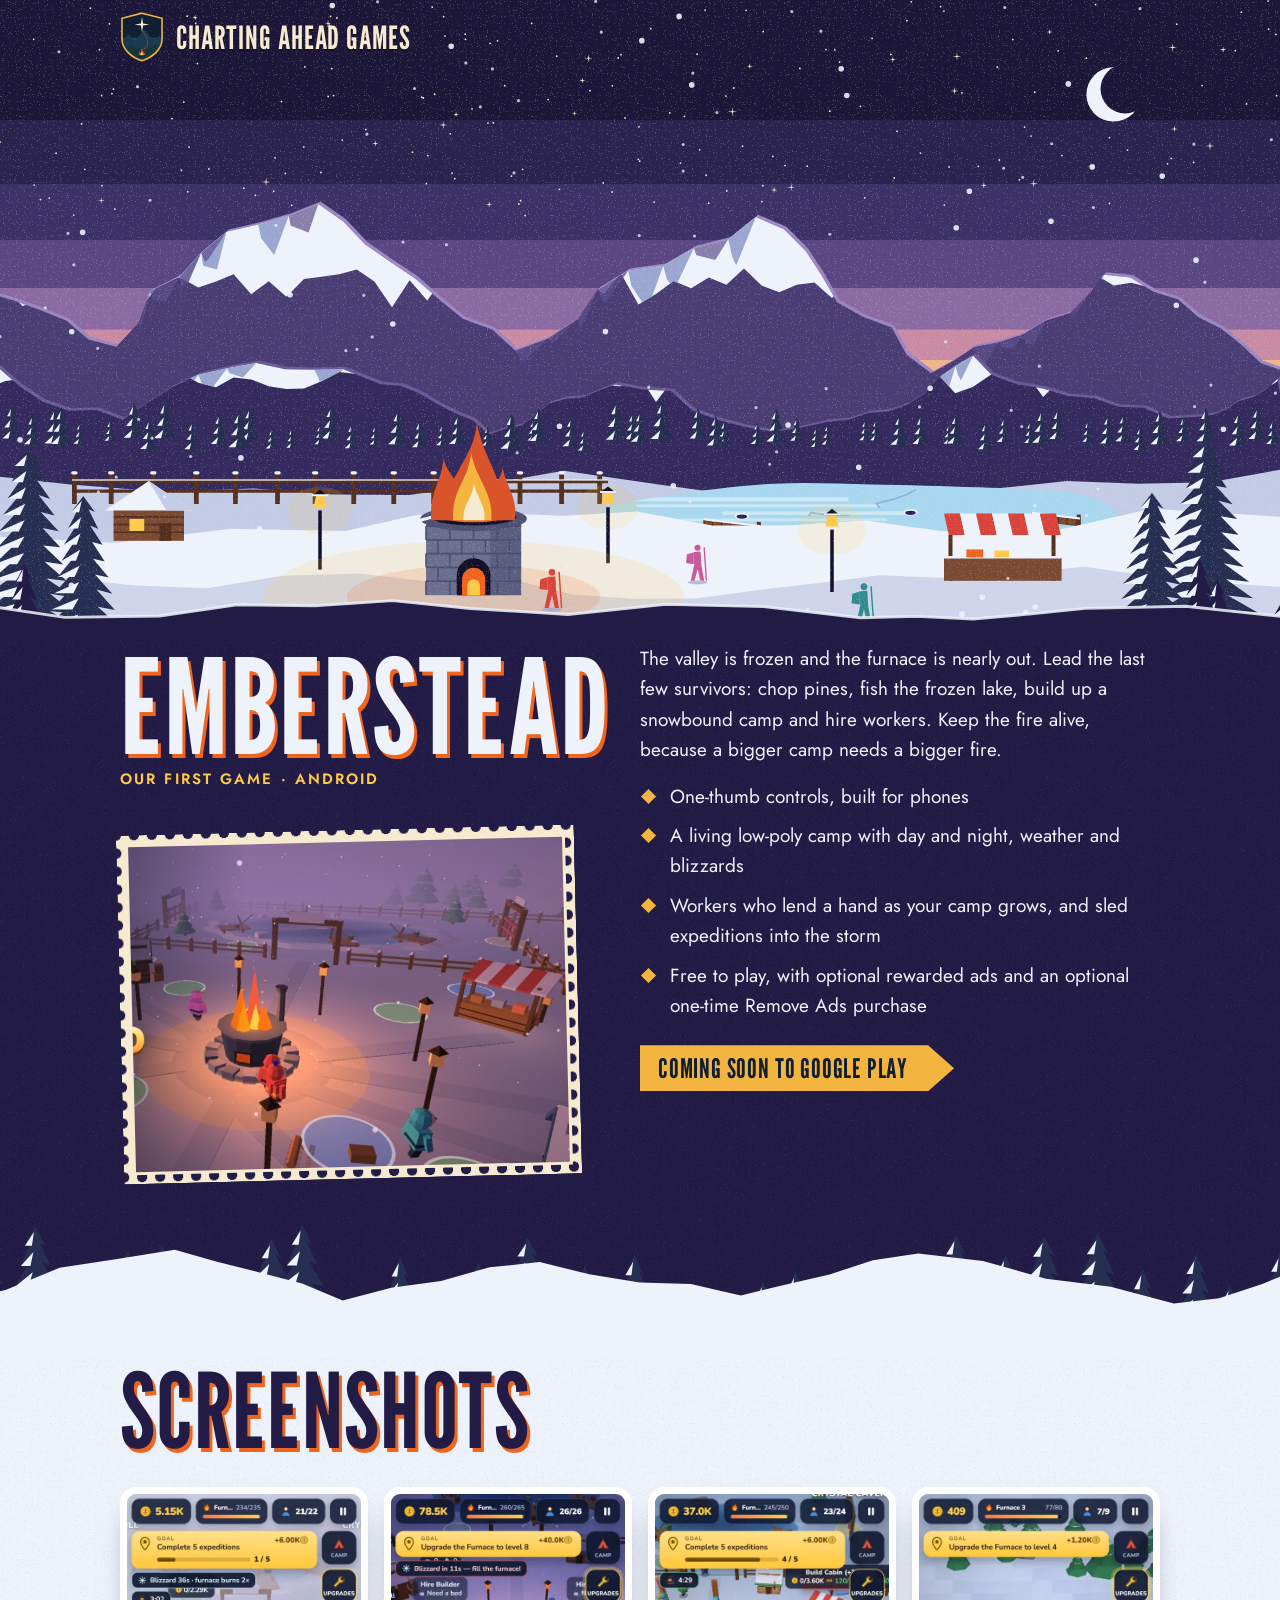
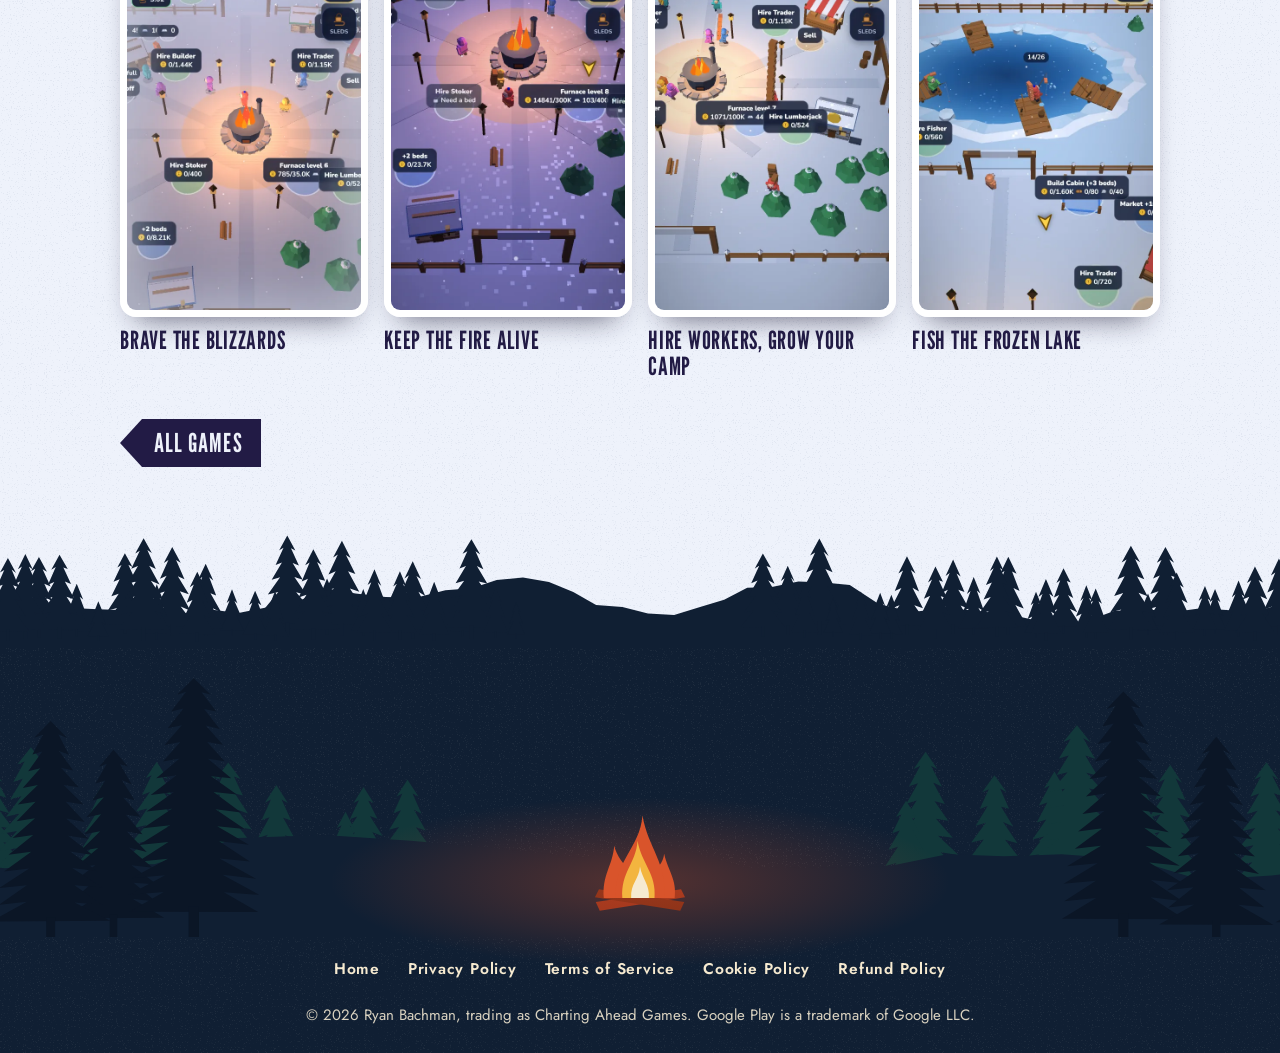
==== emberstead/index.html @ 42949094 "New site design: The Trailhead A screen-printed trail poster. The studio's poster moves in layers as" ====
<!doctype html>
<html lang="en">
<head>
  <meta charset="utf-8">
  <meta name="viewport" content="width=device-width, initial-scale=1">
  <title>Emberstead · Charting Ahead Games</title>
  <meta name="description" content="Emberstead is a cozy survival camp builder for Android, coming soon to Google Play.">
  <meta name="theme-color" content="#1c1738">
  <link rel="icon" href="../assets/icon.svg" type="image/svg+xml">
  <link rel="stylesheet" href="../style.css">
  <script src="../site.js" defer></script>
</head>
<body class="page-game page-emberstead game-emberstead" style="--h-phone: 126.21vw; --h-wide: 50.00vw">
  <a class="skip" href="#main">Skip to main content</a>
  <div class="sky" aria-hidden="true"><span class="sky-dusk"></span><span class="sky-night"></span></div>
  <header class="hero slim game-bar">
    <a href="../"><img src="../assets/crest.svg" width="56" height="64" alt="">Charting Ahead Games</a>
  </header>
  <main id="main" tabindex="-1" class="game">
    <div class="poster" data-poster style="view-transition-name: art-emberstead">
      <picture class="layer l-far" data-speed="0.2" style="--speed:0.2"><source media="(min-width: 900px)" srcset="../assets/games/emberstead/far-wide.svg" width="1600" height="800"><img src="../assets/games/emberstead/far-phone.svg" width="824" height="1040" alt=""></picture>
      <picture class="layer l-mid" data-speed="0.13" style="--speed:0.13"><source media="(min-width: 900px)" srcset="../assets/games/emberstead/mid-wide.svg" width="1600" height="800"><img src="../assets/games/emberstead/mid-phone.svg" width="824" height="1040" alt=""></picture>
      <picture class="layer l-near" data-speed="0.07" style="--speed:0.07"><source media="(min-width: 900px)" srcset="../assets/games/emberstead/near-wide.svg" width="1600" height="800"><img src="../assets/games/emberstead/near-phone.svg" width="824" height="1040" alt=""></picture>
      <picture class="layer l-fore" data-speed="0" style="--speed:0"><source media="(min-width: 900px)" srcset="../assets/games/emberstead/fore-wide.svg" width="1600" height="800"><img src="../assets/games/emberstead/fore-phone.svg" width="824" height="1040" alt=""></picture>
      <picture class="layer l-snow" data-speed="-0.1" style="--speed:-0.1"><source media="(min-width: 900px)" srcset="../assets/games/emberstead/snow-wide.svg" width="1600" height="800"><img src="../assets/games/emberstead/snow-phone.svg" width="824" height="1040" alt=""></picture>
      <span class="fire" data-fire="Stoke the furnace"></span>
    </div>
    <div class="game-body">
      <h1 style="view-transition-name: name-emberstead">Emberstead</h1>
      <p class="tag">Our first game · Android</p>
      <img class="plate" src="../assets/games/emberstead/feature.jpg" width="720" height="540" alt="">
      <p>The valley is frozen and the furnace is nearly out. Lead the last few survivors: chop pines, fish the frozen lake, build up a snowbound camp and hire workers. Keep the fire alive, because a bigger camp needs a bigger fire.</p>
      <ul>
        <li>One-thumb controls, built for phones</li>
        <li>A living low-poly camp with day and night, weather and blizzards</li>
        <li>Workers who lend a hand as your camp grows, and sled expeditions into the storm</li>
        <li>Free to play, with optional rewarded ads and an optional one-time Remove Ads purchase</li>
      </ul>
      <span class="badge">Coming soon to Google Play</span>
    </div>
    <section class="shots" aria-labelledby="shots-title">
      <h2 id="shots-title">Screenshots</h2>
      <ul class="shot-strip" tabindex="0" aria-labelledby="shots-title">
        <li><figure><img src="../assets/games/emberstead/03-blizzard.webp" width="540" height="960" alt="A blizzard hazes the camp at dusk as workers carry logs, and a banner warns that the furnace now burns twice as fast." loading="lazy" decoding="async"><figcaption>Brave the blizzards</figcaption></figure></li>
        <li><figure><img src="../assets/games/emberstead/04-night-camp.webp" width="540" height="960" alt="Nightfall in a snowy camp: the furnace glows orange while workers haul wood and stone past lamp posts and pines." loading="lazy" decoding="async"><figcaption>Keep the fire alive</figcaption></figure></li>
        <li><figure><img src="../assets/games/emberstead/05-developed-camp.webp" width="540" height="960" alt="A busy winter camp by day: a stone furnace, a market stall, cabins and workers carrying wood, fish and stone." loading="lazy" decoding="async"><figcaption>Hire workers, grow your camp</figcaption></figure></li>
        <li><figure><img src="../assets/games/emberstead/06-lake.webp" width="540" height="960" alt="The frozen lake with fishing holes and wooden docks, where a fisher works and the leader hauls a stack of fish." loading="lazy" decoding="async"><figcaption>Fish the frozen lake</figcaption></figure></li>
      </ul>
      <p class="back"><a href="../#games">All games</a></p>
    </section>
  </main>
  <footer>
    <span class="camp"><span class="fire foot-fire" data-fire="Stoke the campfire"></span></span>
    <nav aria-label="Site pages">
      <a href="../">Home</a>
      <a href="../privacy.html">Privacy Policy</a>
      <a href="../terms.html">Terms of Service</a>
      <a href="../cookies.html">Cookie Policy</a>
      <a href="../refunds.html">Refund Policy</a>
    </nav>
    <p>© 2026 Ryan Bachman, trading as Charting Ahead Games. Google Play is a trademark of Google LLC.</p>
  </footer>
</body>
</html>
---- style.css ----
/* The Trailhead v2: one stylesheet for the whole site. */
@font-face{font-family:'League Gothic';src:url(fonts/league-gothic-latin-400-normal.woff2) format('woff2');font-weight:400;font-style:normal;font-display:swap}
@font-face{font-family:'Jost';src:url(fonts/jost-latin-400-normal.woff2) format('woff2');font-weight:400;font-style:normal;font-display:swap}
@font-face{font-family:'Jost';src:url(fonts/jost-latin-600-normal.woff2) format('woff2');font-weight:600;font-style:normal;font-display:swap}

:root {
  --night: #101f33; --teal: #1a4f53; --pine: #12383a; --ember: #d9542b; --sun: #f3b53f; --cream: #f6ead0; --rust: #96311a; --dusk: #1b3a52;
  --col: 1040px; --pad: max(20px, calc(50% - var(--col) / 2)); --edge-h: 130px; --tree-h: 110px; --band-h: 96px; --gut: 46px;
  --out: cubic-bezier(.23, 1, .32, 1);
}
* { box-sizing: border-box; }
html { background: var(--night); -webkit-text-size-adjust: 100%; }
body { margin: 0; min-height: 100vh; background: transparent; color: var(--cream); font: 400 18.5px/1.6 'Jost', 'Trebuchet MS', system-ui, sans-serif; overflow-x: clip; --hero-h: var(--h-phone, 150vw); }
a { color: inherit; overflow-wrap: anywhere; text-decoration-thickness: 2px; text-underline-offset: .16em; transition: color .16s ease-out, text-decoration-color .16s ease-out; }
::selection { background: var(--sun); color: var(--night); }
img { max-width: 100%; }

/* Keyboard and screen reader help */
a:focus-visible, button:focus-visible, [tabindex]:focus-visible { outline: 3px solid var(--sun); outline-offset: 3px; border-radius: 2px; }
.policy a:focus-visible, .shots a:focus-visible, .shots [tabindex]:focus-visible { outline-color: var(--rust); }
main:focus { outline: none; }
.skip { position: absolute; left: 16px; top: -80px; z-index: 30; padding: 10px 16px; background: var(--sun); color: var(--night); font-weight: 600; }
.skip:focus, .skip:hover { top: 12px; color: var(--night); }
.skip:focus-visible { outline-color: var(--cream); }
.sr-only { position: absolute; width: 1px; height: 1px; margin: -1px; padding: 0; overflow: hidden; clip-path: inset(50%); white-space: nowrap; border: 0; }

/* The sky stays put behind the poster: sunset at the top of the page, night as you scroll. */
.sky { position: fixed; inset: 0; z-index: -1; pointer-events: none; background: var(--night); }
.sky span { position: absolute; inset: 0; background: center top/100% auto no-repeat; }
.sky-night { opacity: 0; }

/* The poster, in layers. Farther layers lag behind as you scroll, so the ridges slide past each other. */
.poster { position: relative; overflow: hidden; aspect-ratio: var(--ar-phone); }
.poster .layer, .poster .layer img { position: absolute; inset: 0; width: 100%; height: 100%; display: block; }
.poster::after { content: ''; position: absolute; inset: 0; z-index: 3; background: url(assets/grain-strong.png) 0 0/512px 512px; pointer-events: none; }
@media (prefers-reduced-motion: no-preference) {
  .poster .layer { will-change: transform; }
  @supports (animation-timeline: scroll()) {
    .poster .layer { animation: drift linear both; animation-timeline: scroll(root); animation-range: 0 var(--hero-h); }
    .sky-night { animation: nightfall linear both; animation-timeline: scroll(root); animation-range: 0 calc(var(--hero-h) * .9); }
  }
}
@keyframes drift { from { transform: translate3d(0, 0, 0); } to { transform: translate3d(0, calc(var(--speed) * var(--hero-h)), 0); } }
@keyframes nightfall { from { opacity: 0; } to { opacity: 1; } }

/* Fires: two cut-paper frames that flicker, and after the script runs, a button that throws sparks */
.fire { position: absolute; z-index: 4; display: block; aspect-ratio: 6 / 5; }
.fire::before, .fire::after { content: ''; position: absolute; inset: 0; background: url(assets/flame-a.svg) center/contain no-repeat; pointer-events: none; }
.fire::after { background-image: url(assets/flame-b.svg); opacity: 0; animation: flame-b .9s steps(1) infinite; }
.fire::before { animation: flame-a .9s steps(1) infinite; }
@keyframes flame-a { 0% { opacity: 1; } 50% { opacity: 0; } 100% { opacity: 0; } }
@keyframes flame-b { 0% { opacity: 0; } 50% { opacity: 1; } 100% { opacity: 1; } }
button.fire { margin: 0; padding: 0; border: 0; background: none; cursor: pointer; overflow: visible; -webkit-tap-highlight-color: transparent; touch-action: manipulation; border-radius: 50%; }
button.fire:focus-visible { outline-offset: 2px; border-radius: 50%; }
.fire-btn.flare { animation: flare .5s cubic-bezier(.2, .9, .3, 1.3); transform-origin: 50% 85%; }
@keyframes flare { 30% { transform: scale(1.22); } }
.fire-btn.glow { filter: drop-shadow(0 0 16px rgba(255, 201, 74, .95)); }
.spark { position: absolute; left: 50%; top: 42%; width: 17px; height: 17px; pointer-events: none; background: var(--sun); clip-path: polygon(50% 0, 62% 38%, 100% 50%, 62% 62%, 50% 100%, 38% 62%, 0 50%, 38% 38%); }
.spark.s1 { background: var(--cream); } .spark.s2 { background: var(--ember); }
.home .poster .fire { left: var(--fx-p); top: var(--fy-p); width: var(--fw-p); }

main { position: relative; background: url(assets/grain-light.png) 0 0/512px 512px, var(--night); }
main.game { background: none; }
.lead { margin: 0; padding: 26px var(--pad) calc(var(--edge-h) + 34px); font: 400 clamp(46px, 7.6vw, 92px)/1.0 'League Gothic', 'Arial Narrow', Impact, sans-serif; letter-spacing: .005em; color: var(--cream); text-wrap: balance; }

/* Bands of land, each with a ridge for a top edge */
.band, section.card { position: relative; display: flow-root; padding: 18px var(--pad) calc(var(--edge-h) - 12px); }
.band::before, .band::after, section.card::before, section.card::after { content: ''; position: absolute; left: 0; right: 0; bottom: calc(100% - 1px); height: var(--edge-h); background: center bottom/cover no-repeat; pointer-events: none; }
.band::after, section.card::after { background: url(assets/grain-light.png) 0 0/512px 512px; -webkit-mask: var(--edge) center bottom/cover no-repeat; mask: var(--edge) center bottom/cover no-repeat; }
.band::before, section.card::before { background-image: var(--edge); }
.games { --edge: url(assets/edge-teal.svg); background: url(assets/grain-light.png) 0 0/512px 512px, var(--teal); color: var(--cream); }
.about { --edge: url(assets/edge-cream.svg); background: url(assets/grain-dark.png) 0 0/512px 512px, var(--cream); color: var(--night); }
.about::after { background-image: url(assets/grain-dark.png); }
.hello { --edge: url(assets/edge-rust.svg); background: url(assets/grain-light.png) 0 0/512px 512px, var(--rust); color: var(--cream); padding-bottom: calc(var(--tree-h) - 10px) !important; }
.games h2, .card h2, .game-body h1, .shots h2 { margin: 0 0 2px; font: 400 clamp(76px, 15vw, 132px)/.94 'League Gothic', 'Arial Narrow', Impact, sans-serif; text-transform: uppercase; letter-spacing: .01em; text-shadow: 3px 4px 0 var(--shade, var(--ember)); }
.about h2 { --shade: var(--sun); color: var(--night); }
.hello h2 { --shade: var(--night); }
.card p { margin: 0 0 14px; }
.hello a { color: var(--cream); }
.tag { margin: 8px 0 18px; font: 600 15px/1.3 'Jost', 'Trebuchet MS', sans-serif; letter-spacing: .14em; text-transform: uppercase; color: #fbd27c; }

/* The trail of games */
.games h2 { margin-bottom: 26px; }
.stops { position: relative; margin: 0; padding: 0 0 0 var(--gut); list-style: none; }
.games:not(.trail-live) .stops::before { content: ''; position: absolute; left: calc(var(--gut) / 2 - 3px); top: -24px; bottom: 0; width: 6px; border-radius: 3px; background: repeating-linear-gradient(to bottom, var(--cream) 0 10px, transparent 10px 24px); }
.trail-svg { position: absolute; left: 0; top: 0; width: 100%; pointer-events: none; overflow: visible; z-index: 1; }
.trail-ink { fill: none; stroke: var(--cream); stroke-width: 5; stroke-linecap: round; stroke-dasharray: 9 13; }
.trail-mask { fill: none; stroke: #fff; stroke-width: 60; stroke-dasharray: 1 1; stroke-dashoffset: 1; }
.hiker { position: absolute; left: 0; top: 0; z-index: 3; width: 32px; height: 48px; background: url(assets/hiker.svg) 0 0/64px 48px no-repeat; offset-anchor: 50% 94%; offset-rotate: 0deg; pointer-events: none; }
.hiker[data-step="1"] { background-position: -32px 0; }
.hiker[data-face="left"] { transform: scaleX(-1); }
.stop { position: relative; margin: 0 0 54px; container-type: inline-size; }
.marker { position: absolute; z-index: 2; left: calc(var(--gut) * -1 + var(--gut) / 2 - 17px); top: 22px; width: 34px; height: 50px; background: url(assets/marker.svg) center/contain no-repeat; }
.stop-next { margin-bottom: 0; min-height: 110px; }
.next-sign { display: block; width: 130px; height: 112px; background: url(assets/next.svg) left bottom/contain no-repeat; opacity: .9; }

.game-card { position: relative; display: grid; padding: 10px; background: var(--cream); border-radius: 3px; color: var(--g-ink); box-shadow: 0 22px 40px -18px rgba(3, 9, 18, .75); transition: transform .24s var(--out), box-shadow .24s var(--out); }
.card-art { position: relative; overflow: hidden; aspect-ratio: 1360 / 570; background: var(--g-band); }
.card-art img { display: block; width: 100%; height: 100%; object-fit: cover; }
.card-text { padding: 18px 20px 22px; background: url(assets/grain-light.png) 0 0/512px 512px, var(--g-band); }
.card-text h3 { margin: 0; font: 400 clamp(40px, calc((100cqi - var(--gut) - 64px) / (var(--len, 10) * .46)), 92px)/.92 'League Gothic', 'Arial Narrow', Impact, sans-serif; text-transform: uppercase; letter-spacing: .01em; text-shadow: 3px 4px 0 var(--g-shade); }
.card-text h3 a { color: var(--g-ink); text-decoration: none; }
.card-text h3 a::after { content: ''; position: absolute; inset: 0; z-index: 6; border-radius: 3px; }
.card-text h3 a:focus-visible { outline: none; }
.card-text h3 a:focus-visible::after { outline: 3px solid var(--sun); outline-offset: 4px; }
.card-text .tag { color: var(--g-accent); margin: 10px 0 10px; }
.card-text .line { margin: 0 0 16px; font-size: 19px; line-height: 1.5; }
.card-text .status { display: inline-block; margin: 0 14px 12px 0; padding: 5px 12px 4px; border: 2px solid var(--g-accent); color: var(--g-accent); font: 400 22px/1.15 'League Gothic', 'Arial Narrow', Impact, sans-serif; letter-spacing: .04em; text-transform: uppercase; }
.go { display: inline-block; padding: 7px 38px 6px 14px; background: var(--sun); color: var(--night); font: 400 24px/1.1 'League Gothic', 'Arial Narrow', Impact, sans-serif; letter-spacing: .04em; text-transform: uppercase; clip-path: polygon(0 0, calc(100% - 22px) 0, 100% 50%, calc(100% - 22px) 100%, 0 100%); transition: transform .24s var(--out); }
.game-card:active { transform: scale(.975); box-shadow: 0 10px 20px -12px rgba(3, 9, 18, .8); transition-duration: .1s; }
@media (hover: hover) and (pointer: fine) {
  .game-card:hover { transform: translateY(-5px) rotate(-.35deg); box-shadow: 0 30px 50px -18px rgba(3, 9, 18, .8); }
  .game-card:hover .go { transform: translateX(5px); }
  .game-card:active { transform: scale(.975); }
}
.postmark { position: absolute; z-index: 2; right: -3%; top: 5%; width: 44%; aspect-ratio: 260 / 112; background: url(assets/postmark.svg) center/contain no-repeat; transform: rotate(-9deg); pointer-events: none; }
.postmark.pre { opacity: 0; }
.postmark.inked { animation: thunk .36s cubic-bezier(.2, .9, .25, 1.15) both; }
@keyframes thunk { from { opacity: 0; transform: rotate(-15deg) scale(1.45); } 55% { opacity: 1; } to { opacity: 1; transform: rotate(-9deg) scale(1); } }

/* A game's own page: its poster, then its own bands, then the studio footer */
.page-game .hero.game-bar { position: absolute; top: 0; left: 0; right: 0; z-index: 8; padding: 12px var(--pad) 0; background: none; }
.page-game .hero.game-bar a { display: inline-flex; align-items: center; gap: 12px; min-height: 48px; color: var(--cream); text-decoration: none; font: 400 28px/1 'League Gothic', 'Arial Narrow', Impact, sans-serif; letter-spacing: .03em; text-transform: uppercase; text-shadow: 0 2px 0 rgba(0, 0, 0, .35); }
.page-game .hero.game-bar img { width: 44px; height: auto; }
.page-game .poster .fire { left: var(--fx-p); top: var(--fy-p); width: var(--fw-p); }
.game-body { --edge: var(--g-edge); position: relative; display: flow-root; padding: 4px var(--pad) calc(var(--edge-h) - 10px); background: url(assets/grain-light.png) 0 0/512px 512px, var(--g-band); color: var(--g-ink); }
.game-body::before { content: ''; position: absolute; left: 0; right: 0; bottom: calc(100% - 1px); height: calc(var(--edge-h) * .62); background: var(--g-edge) center bottom/cover no-repeat; pointer-events: none; }
.game-body h1 { --shade: var(--g-shade); color: var(--g-ink); }
.game-body .tag { color: var(--g-accent); }
.game-body p { margin: 0 0 14px; max-width: 62ch; }
.game-body ul { list-style: none; margin: 16px 0 0; padding: 0; }
.game-body li { position: relative; margin: 9px 0; padding-left: 30px; }
.game-body li::before { content: ''; position: absolute; left: 0; top: .34em; width: 17px; height: 17px; background: url(assets/bullet.svg) center/contain no-repeat; }
.badge { display: inline-block; margin-top: 24px; padding: 8px 46px 7px 18px; background: var(--sun); color: var(--night); font: 400 27px/1.15 'League Gothic', 'Arial Narrow', Impact, sans-serif; letter-spacing: .03em; text-transform: uppercase; clip-path: polygon(0 0, calc(100% - 26px) 0, 100% 50%, calc(100% - 26px) 100%, 0 100%); }
.plate { display: block; width: 100%; height: auto; margin: 26px 0 8px; padding: 12px; background: var(--cream); transform: rotate(-1.4deg);
  -webkit-mask: radial-gradient(circle 5.2px at center, transparent 96%, #000) -9px -9px/18px 18px, linear-gradient(#000 0 0) center/calc(100% - 18px) calc(100% - 18px) no-repeat; -webkit-mask-composite: source-over;
  mask: radial-gradient(circle 5.2px at center, transparent 96%, #000) -9px -9px/18px 18px, linear-gradient(#000 0 0) center/calc(100% - 18px) calc(100% - 18px) no-repeat; mask-composite: add; }
.shots { position: relative; display: flow-root; padding: 4px var(--pad) calc(var(--tree-h) + 28px); background: url(assets/grain-dark.png) 0 0/512px 512px, var(--g-light); color: var(--g-light-ink); }
.shots::before { content: ''; position: absolute; left: 0; right: 0; bottom: calc(100% - 1px); height: var(--edge-h); background: var(--g-edge-light) center bottom/cover no-repeat; pointer-events: none; }
.shots h2 { --shade: var(--g-shade); color: var(--g-light-ink); font-size: clamp(60px, 11vw, 104px); }
.shot-strip { display: flex; gap: 16px; margin: 18px calc(var(--pad) * -1) 0; padding: 6px var(--pad) 20px; overflow-x: auto; scroll-snap-type: x mandatory; scroll-padding-inline: var(--pad); list-style: none; scrollbar-width: thin; }
.shot-strip li { flex: 0 0 62%; scroll-snap-align: start; }
.shot-strip figure { margin: 0; }
.shot-strip img { display: block; width: 100%; height: auto; border: 7px solid #fff; border-radius: 16px; box-shadow: 0 16px 28px -16px rgba(16, 12, 40, .65); }
.shot-strip figcaption { margin-top: 10px; font: 400 25px/1.05 'League Gothic', 'Arial Narrow', Impact, sans-serif; letter-spacing: .03em; text-transform: uppercase; }
.back { margin: 30px 0 0; }
.game-body .back { padding-top: 18px; }
.game-body .back a { background: var(--sun); color: var(--night); }
.game-body:last-child { padding-bottom: calc(var(--tree-h) + 30px); }
.back a { display: inline-flex; align-items: center; min-height: 48px; padding: 6px 18px 5px 34px; background: var(--g-band); color: var(--g-ink); text-decoration: none; font: 400 26px/1.1 'League Gothic', 'Arial Narrow', Impact, sans-serif; letter-spacing: .04em; text-transform: uppercase; clip-path: polygon(22px 0, 100% 0, 100% 100%, 22px 100%, 0 50%); transition: transform .24s var(--out); }
.back a:active { transform: scale(.97); }
@media (hover: hover) and (pointer: fine) { .back a:hover { transform: translateX(-4px); } }

/* The policy pages: the notice board at the trailhead */
.hero.slim { padding: 22px var(--pad) calc(var(--band-h) + 22px); background: url(assets/grain-light.png) 0 0/512px 512px, var(--night); }
.hero.slim a { display: inline-flex; align-items: center; gap: 14px; min-height: 48px; text-decoration: none; font: 400 34px/1 'League Gothic', 'Arial Narrow', Impact, sans-serif; letter-spacing: .03em; text-transform: uppercase; color: var(--cream); }
.hero.slim img { width: 54px; height: auto; }
.policy { background: url(assets/grain-dark.png) 0 0/512px 512px, var(--cream); color: var(--night); padding: 6px var(--pad) calc(var(--tree-h) + 40px); }
.policy::before { content: ''; position: absolute; left: 0; right: 0; bottom: calc(100% - 1px); height: var(--band-h); background: url(assets/band.svg) center bottom/cover no-repeat; pointer-events: none; }
.policy h1 { margin: 0; font: 400 clamp(76px, 15vw, 132px)/.94 'League Gothic', 'Arial Narrow', Impact, sans-serif; text-transform: uppercase; letter-spacing: .01em; color: var(--night); text-shadow: 3px 4px 0 var(--sun); }
.policy .updated { margin: 10px 0 22px; font: 600 15px/1.3 'Jost', 'Trebuchet MS', sans-serif; letter-spacing: .1em; text-transform: uppercase; color: #8a2e13; }
.policy h2 { position: relative; margin: 36px 0 8px; padding-left: 30px; font: 400 34px/1.08 'League Gothic', 'Arial Narrow', Impact, sans-serif; letter-spacing: .02em; text-transform: uppercase; color: var(--night); }
.policy h2::before { content: ''; position: absolute; left: 0; top: .17em; width: 20px; height: 20px; background: url(assets/bullet-dark.svg) center/contain no-repeat; }
.policy p { margin: 0 0 12px; }
.policy ul { margin: 6px 0 14px; padding-left: 20px; }
.policy li { margin: 7px 0; }
.policy li::marker { color: var(--rust); }
.policy strong { font-weight: 600; }
.policy a { color: #8a2e13; }

/* The last fire */
footer { position: relative; padding: 0 var(--pad) 26px; background: url(assets/grain-light.png) 0 0/512px 512px, var(--night); color: #d9d2c0; font-size: 15px; text-align: center; }
footer::before { content: ''; position: absolute; left: 0; right: 0; bottom: calc(100% - 1px); height: var(--tree-h); background: url(assets/edge-night.svg) center bottom/cover no-repeat; pointer-events: none; }
footer .camp { position: relative; display: block; height: 210px; margin: 0 calc(50% - 50vw) 8px; overflow-x: clip; overflow-y: visible; background: url(assets/foot.svg) center bottom/cover no-repeat; }
footer .camp::before { content: ''; position: absolute; left: 50%; bottom: 14px; width: 150px; height: 125px; margin-left: -75px; background: url(assets/logs.svg) center/contain no-repeat; }
footer .camp::after { content: ''; position: absolute; left: 0; right: 0; margin: 0 auto; bottom: -30px; width: min(620px, 100%); height: 170px; border-radius: 50%; background: radial-gradient(closest-side, rgba(217, 84, 43, .34), rgba(217, 84, 43, .14) 60%, transparent); pointer-events: none; }
footer .foot-fire { left: 50%; bottom: 14px; width: 150px; margin-left: -75px; }
footer nav { display: grid; grid-template-columns: 1fr 1fr; gap: 0 12px; margin: 0 auto 10px; max-width: 460px; }
footer nav a { display: flex; align-items: center; justify-content: center; min-height: 48px; font: 600 15.5px/1.2 'Jost', 'Trebuchet MS', sans-serif; letter-spacing: .05em; color: var(--cream); text-decoration: none; }
footer nav a[aria-current="page"] { color: var(--sun); text-decoration: underline; text-decoration-thickness: 2px; text-underline-offset: .3em; }
footer p { margin: 0; }
@media (hover: hover) and (pointer: fine) { a:hover { text-decoration-color: var(--sun); } footer nav a:hover { color: var(--sun); } .policy a:hover { color: var(--night); } }

/* One page leads into the next: a game's picture grows into its page. */
@view-transition { navigation: auto; }
::view-transition-group(*) { animation-duration: .55s; animation-timing-function: cubic-bezier(.16, 1, .3, 1); }
::view-transition-old(root), ::view-transition-new(root) { animation-duration: .3s; }

@media (min-width: 900px) {
  :root { --edge-h: max(180px, 11.9vw); --tree-h: max(150px, 11.9vw); --band-h: max(130px, 9.4vw); --gut: 130px; }
  body { font-size: 19px; --hero-h: var(--h-wide, 50vw); }
  .poster { aspect-ratio: var(--ar-wide); }
  .home .poster .fire, .page-game .poster .fire { left: var(--fx-w); top: var(--fy-w); width: var(--fw-w); }
  .lead { padding-top: 16px; padding-bottom: calc(var(--edge-h) + 46px); }
  .band, section.card { padding-bottom: calc(var(--edge-h) - 10px); }
  .marker { width: 44px; height: 64px; left: calc(var(--gut) * -1 + var(--gut) / 2 - 22px); top: 40px; }
  .hiker { width: 40px; height: 60px; background-size: 80px 60px; }
  .hiker[data-step="1"] { background-position: -40px 0; }
  .game-card { grid-template-columns: minmax(0, 1.3fr) minmax(0, 1fr); }
  .card-art { aspect-ratio: auto; min-height: 330px; }
  .card-text { padding: 26px 28px 28px; }
  .card-text h3 { font-size: clamp(40px, calc(((100cqi - 20px) / 2.3 - 60px) / (var(--len, 10) * .46)), 92px); }
  .stop { margin-bottom: 70px; }
  section.about { display: grid; grid-template-columns: 44% 1fr; column-gap: 6%; }
  .about > h2 { grid-column: 1; } .about > p { grid-column: 2; font-size: 21px; line-height: 1.55; align-self: end; }
  section.hello { display: grid; grid-template-columns: 44% 1fr; column-gap: 6%; padding-bottom: calc(var(--tree-h) - 20px) !important; }
  .hello > h2 { grid-column: 1; grid-row: 1 / span 3; } .hello > p { grid-column: 2; }
  .game-body > h1, .game-body > .tag, .game-body > .plate { float: left; clear: left; width: 44%; }
  .game-body > p:not(.tag), .game-body > ul, .game-body > .badge { margin-left: 50%; }
  .game-body > .badge { display: table; }
  .shot-strip { display: grid; grid-template-columns: repeat(4, 1fr); overflow: visible; margin: 22px 0 0; padding: 6px 0 10px; }
  .page-game .hero.game-bar a { font-size: 32px; }
  .policy { display: grid; grid-template-columns: 300px minmax(0, 1fr); column-gap: 44px; padding-bottom: calc(var(--tree-h) + 44px); }
  .policy > * { grid-column: 2; max-width: 66ch; }
  .policy > h1, .policy > .updated { grid-column: 1 / -1; max-width: none; }
  .policy > h2 { grid-column: 1; margin: 30px 0 0; }
  .policy > h2 + p, .policy > h2 + ul { margin-top: 34px; }
  footer .camp { height: max(290px, 21.25vw); }
  footer .camp::before { width: 210px; height: 175px; margin-left: -105px; bottom: 18px; }
  footer .foot-fire { bottom: 18px; width: 210px; margin-left: -105px; }
  footer nav { display: flex; flex-wrap: wrap; justify-content: center; gap: 0 28px; max-width: none; }
}
@media (min-width: 1500px) { :root { --col: 1240px; } body { font-size: 20.5px; } .card h2, .policy h1, .games h2, .game-body h1 { font-size: 150px; } }
@media (prefers-reduced-motion: reduce) {
  *, *::before, *::after { animation: none !important; transition: none !important; }
  .fire::after { opacity: 0; }
  ::view-transition-group(*), ::view-transition-old(*), ::view-transition-new(*) { animation: none !important; }
}
.home .sky-dusk { background-image: url(assets/sky-phone.svg); } .home .sky-night { background-image: url(assets/night-phone.svg); }
@media (min-width: 900px) { .home .sky-dusk { background-image: url(assets/sky-wide.svg); } .home .sky-night { background-image: url(assets/night-wide.svg); } }

/* Emberstead */
.game-emberstead { --g-band: #221b45; --g-ink: #eef2fb; --g-accent: #ffc94a; --g-shade: #f0641e; --g-light: #eef2fb; --g-light-ink: #221b45; --g-edge: url(assets/games/emberstead/edge-band.svg); --g-edge-light: url(assets/games/emberstead/edge-light.svg); }
.game-emberstead .marker { background-image: url(assets/games/emberstead/marker.svg); }
.page-emberstead .sky-dusk { background-image: url(assets/games/emberstead/sky-phone.svg); }
.page-emberstead .sky-night { background-image: url(assets/games/emberstead/night-phone.svg); }
.page-emberstead .poster { --ar-phone: 824 / 1040; --ar-wide: 1600 / 800; --fx-p: 23.03%; --fy-p: 57.58%; --fw-p: 36.47%; --fx-w: 27.32%; --fy-w: 52.88%; --fw-w: 19.37%; }
@media (min-width: 900px) { .page-emberstead .sky-dusk { background-image: url(assets/games/emberstead/sky-wide.svg); } .page-emberstead .sky-night { background-image: url(assets/games/emberstead/night-wide.svg); } }
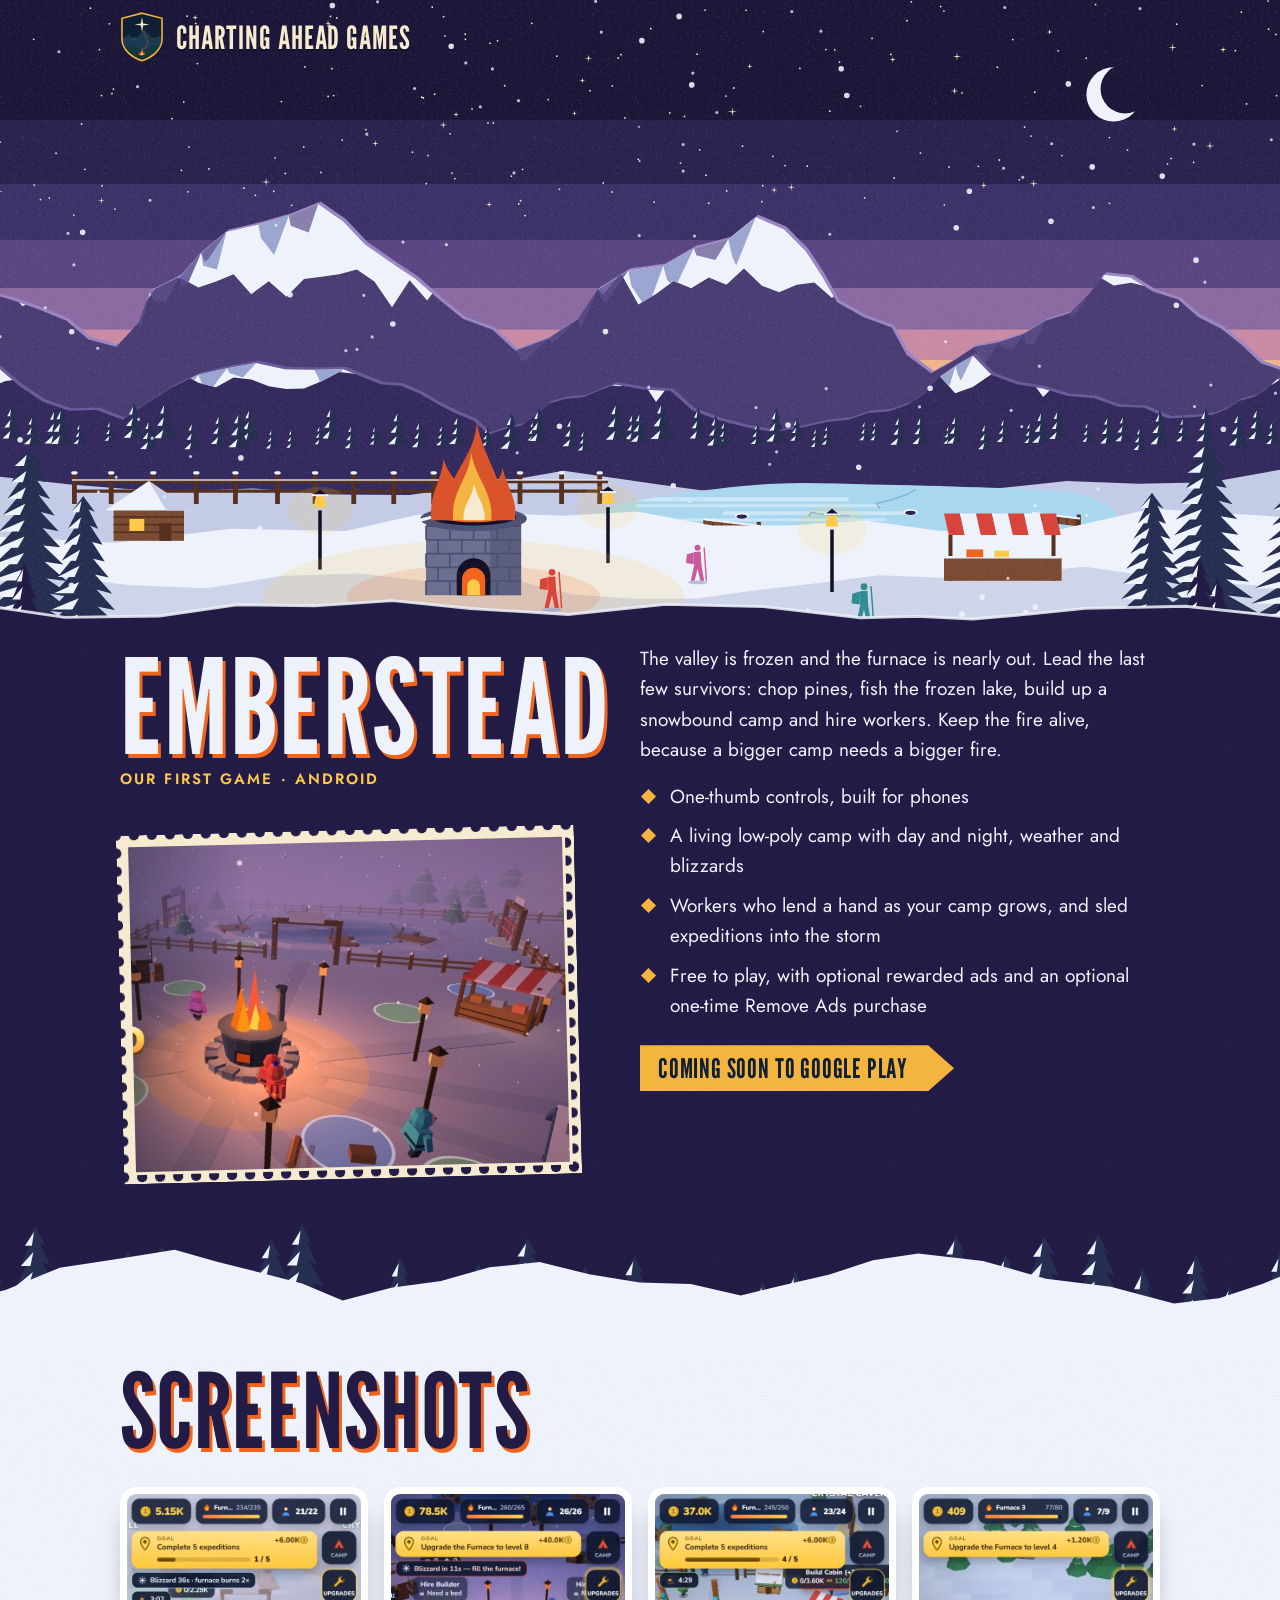
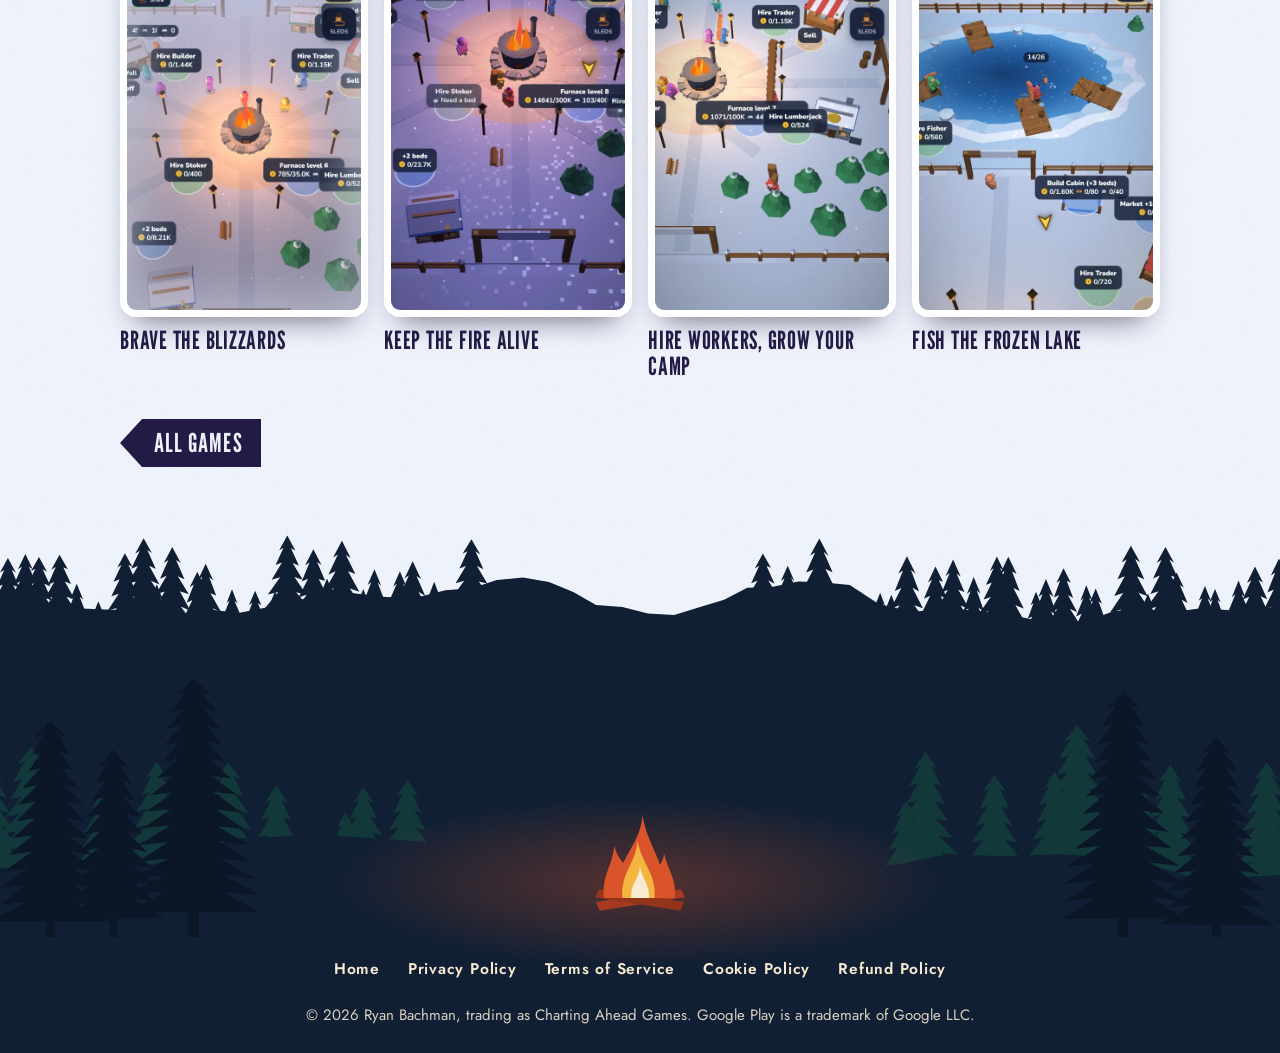
==== commit 9ddc0d46: "Every screen: posters fit the window, scenery past the edges, sharp pictures, fainter grain on monit" ====
--- a/emberstead/index.html
+++ b/emberstead/index.html
@@ -10,7 +10,7 @@
   <link rel="stylesheet" href="../style.css">
   <script src="../site.js" defer></script>
 </head>
-<body class="page-game page-emberstead game-emberstead" style="--h-phone: 126.21vw; --h-wide: 50.00vw">
+<body class="page-game page-emberstead game-emberstead" style="--h-phone: 126.21vw; --h-wide: 50.00vw; --aw: 2.0000">
   <a class="skip" href="#main">Skip to main content</a>
   <div class="sky" aria-hidden="true"><span class="sky-dusk"></span><span class="sky-night"></span></div>
   <header class="hero slim game-bar">
@@ -18,17 +18,17 @@
   </header>
   <main id="main" tabindex="-1" class="game">
     <div class="poster" data-poster style="view-transition-name: art-emberstead">
-      <picture class="layer l-far" data-speed="0.2" style="--speed:0.2"><source media="(min-width: 900px)" srcset="../assets/games/emberstead/far-wide.svg" width="1600" height="800"><img src="../assets/games/emberstead/far-phone.svg" width="824" height="1040" alt=""></picture>
-      <picture class="layer l-mid" data-speed="0.13" style="--speed:0.13"><source media="(min-width: 900px)" srcset="../assets/games/emberstead/mid-wide.svg" width="1600" height="800"><img src="../assets/games/emberstead/mid-phone.svg" width="824" height="1040" alt=""></picture>
-      <picture class="layer l-near" data-speed="0.07" style="--speed:0.07"><source media="(min-width: 900px)" srcset="../assets/games/emberstead/near-wide.svg" width="1600" height="800"><img src="../assets/games/emberstead/near-phone.svg" width="824" height="1040" alt=""></picture>
-      <picture class="layer l-fore" data-speed="0" style="--speed:0"><source media="(min-width: 900px)" srcset="../assets/games/emberstead/fore-wide.svg" width="1600" height="800"><img src="../assets/games/emberstead/fore-phone.svg" width="824" height="1040" alt=""></picture>
-      <picture class="layer l-snow" data-speed="-0.1" style="--speed:-0.1"><source media="(min-width: 900px)" srcset="../assets/games/emberstead/snow-wide.svg" width="1600" height="800"><img src="../assets/games/emberstead/snow-phone.svg" width="824" height="1040" alt=""></picture>
+      <picture class="layer l-far" data-speed="0.2" style="--speed:0.2"><source media="(min-width: 900px), (min-aspect-ratio: 1/1)" srcset="../assets/games/emberstead/far-wide.svg" width="1600" height="800"><img src="../assets/games/emberstead/far-phone.svg" width="824" height="1040" alt=""></picture>
+      <picture class="layer l-mid" data-speed="0.13" style="--speed:0.13"><source media="(min-width: 900px), (min-aspect-ratio: 1/1)" srcset="../assets/games/emberstead/mid-wide.svg" width="1600" height="800"><img src="../assets/games/emberstead/mid-phone.svg" width="824" height="1040" alt=""></picture>
+      <picture class="layer l-near" data-speed="0.07" style="--speed:0.07"><source media="(min-width: 900px), (min-aspect-ratio: 1/1)" srcset="../assets/games/emberstead/near-wide.svg" width="1600" height="800"><img src="../assets/games/emberstead/near-phone.svg" width="824" height="1040" alt=""></picture>
+      <picture class="layer l-fore" data-speed="0" style="--speed:0"><source media="(min-width: 900px), (min-aspect-ratio: 1/1)" srcset="../assets/games/emberstead/fore-wide.svg" width="1600" height="800"><img src="../assets/games/emberstead/fore-phone.svg" width="824" height="1040" alt=""></picture>
+      <picture class="layer l-snow" data-speed="-0.1" style="--speed:-0.1"><source media="(min-width: 900px), (min-aspect-ratio: 1/1)" srcset="../assets/games/emberstead/snow-wide.svg" width="1600" height="800"><img src="../assets/games/emberstead/snow-phone.svg" width="824" height="1040" alt=""></picture>
       <span class="fire" data-fire="Stoke the furnace"></span>
     </div>
     <div class="game-body">
       <h1 style="view-transition-name: name-emberstead">Emberstead</h1>
       <p class="tag">Our first game · Android</p>
-      <img class="plate" src="../assets/games/emberstead/feature.jpg" width="720" height="540" alt="">
+      <img class="plate" src="../assets/games/emberstead/feature.jpg" srcset="../assets/games/emberstead/feature.jpg 720w, ../assets/games/emberstead/feature-2x.jpg 1440w" sizes="(min-width: 2200px) 650px, (min-width: 1500px) 545px, (min-width: 900px) 44vw, 92vw" width="720" height="540" alt="">
       <p>The valley is frozen and the furnace is nearly out. Lead the last few survivors: chop pines, fish the frozen lake, build up a snowbound camp and hire workers. Keep the fire alive, because a bigger camp needs a bigger fire.</p>
       <ul>
         <li>One-thumb controls, built for phones</li>
@@ -41,10 +41,10 @@
     <section class="shots" aria-labelledby="shots-title">
       <h2 id="shots-title">Screenshots</h2>
       <ul class="shot-strip" tabindex="0" aria-labelledby="shots-title">
-        <li><figure><img src="../assets/games/emberstead/03-blizzard.webp" width="540" height="960" alt="A blizzard hazes the camp at dusk as workers carry logs, and a banner warns that the furnace now burns twice as fast." loading="lazy" decoding="async"><figcaption>Brave the blizzards</figcaption></figure></li>
-        <li><figure><img src="../assets/games/emberstead/04-night-camp.webp" width="540" height="960" alt="Nightfall in a snowy camp: the furnace glows orange while workers haul wood and stone past lamp posts and pines." loading="lazy" decoding="async"><figcaption>Keep the fire alive</figcaption></figure></li>
-        <li><figure><img src="../assets/games/emberstead/05-developed-camp.webp" width="540" height="960" alt="A busy winter camp by day: a stone furnace, a market stall, cabins and workers carrying wood, fish and stone." loading="lazy" decoding="async"><figcaption>Hire workers, grow your camp</figcaption></figure></li>
-        <li><figure><img src="../assets/games/emberstead/06-lake.webp" width="540" height="960" alt="The frozen lake with fishing holes and wooden docks, where a fisher works and the leader hauls a stack of fish." loading="lazy" decoding="async"><figcaption>Fish the frozen lake</figcaption></figure></li>
+        <li><figure><picture><source type="image/webp" srcset="../assets/games/emberstead/03-blizzard.webp 540w, ../assets/games/emberstead/03-blizzard-2x.webp 1080w" sizes="(min-width: 2200px) 350px, (min-width: 900px) 290px, 62vw"><img src="../assets/games/emberstead/03-blizzard.jpg" width="540" height="960" alt="A blizzard hazes the camp at dusk as workers carry logs, and a banner warns that the furnace now burns twice as fast." loading="lazy" decoding="async"></picture><figcaption>Brave the blizzards</figcaption></figure></li>
+        <li><figure><picture><source type="image/webp" srcset="../assets/games/emberstead/04-night-camp.webp 540w, ../assets/games/emberstead/04-night-camp-2x.webp 1080w" sizes="(min-width: 2200px) 350px, (min-width: 900px) 290px, 62vw"><img src="../assets/games/emberstead/04-night-camp.jpg" width="540" height="960" alt="Nightfall in a snowy camp: the furnace glows orange while workers haul wood and stone past lamp posts and pines." loading="lazy" decoding="async"></picture><figcaption>Keep the fire alive</figcaption></figure></li>
+        <li><figure><picture><source type="image/webp" srcset="../assets/games/emberstead/05-developed-camp.webp 540w, ../assets/games/emberstead/05-developed-camp-2x.webp 1080w" sizes="(min-width: 2200px) 350px, (min-width: 900px) 290px, 62vw"><img src="../assets/games/emberstead/05-developed-camp.jpg" width="540" height="960" alt="A busy winter camp by day: a stone furnace, a market stall, cabins and workers carrying wood, fish and stone." loading="lazy" decoding="async"></picture><figcaption>Hire workers, grow your camp</figcaption></figure></li>
+        <li><figure><picture><source type="image/webp" srcset="../assets/games/emberstead/06-lake.webp 540w, ../assets/games/emberstead/06-lake-2x.webp 1080w" sizes="(min-width: 2200px) 350px, (min-width: 900px) 290px, 62vw"><img src="../assets/games/emberstead/06-lake.jpg" width="540" height="960" alt="The frozen lake with fishing holes and wooden docks, where a fisher works and the leader hauls a stack of fish." loading="lazy" decoding="async"></picture><figcaption>Fish the frozen lake</figcaption></figure></li>
       </ul>
       <p class="back"><a href="../#games">All games</a></p>
     </section>
--- a/style.css
+++ b/style.css
@@ -7,10 +7,17 @@
   --night: #101f33; --teal: #1a4f53; --pine: #12383a; --ember: #d9542b; --sun: #f3b53f; --cream: #f6ead0; --rust: #96311a; --dusk: #1b3a52;
   --col: 1040px; --pad: max(20px, calc(50% - var(--col) / 2)); --edge-h: 130px; --tree-h: 110px; --band-h: 96px; --gut: 46px;
   --out: cubic-bezier(.23, 1, .32, 1);
-}
+  --cap: 100vh; /* the tallest a poster gets: the window's height */
+  --grain-s: url(assets/grain-strong.png); --grain-l: url(assets/grain-light.png); --grain-d: url(assets/grain-dark.png);
+}
+@supports (height: 100svh) { :root { --cap: 100svh; } }
+/* The paper grain is tuned for phones, where each speck is smaller than a pixel you can see. On a regular monitor every speck is one sharp
+   pixel, so the same grain reads as noise (Ryan, 2026-11-07); those screens get a fainter print of it. */
+@media (max-resolution: 1.99dppx), (-webkit-max-device-pixel-ratio: 1.99) { :root { --grain-s: url(assets/grain-strong-mid.png); --grain-l: url(assets/grain-light-mid.png); --grain-d: url(assets/grain-dark-mid.png); } }
+@media (max-resolution: 1.49dppx), (-webkit-max-device-pixel-ratio: 1.49) { :root { --grain-s: url(assets/grain-strong-lo.png); --grain-l: url(assets/grain-light-lo.png); --grain-d: url(assets/grain-dark-lo.png); } }
 * { box-sizing: border-box; }
 html { background: var(--night); -webkit-text-size-adjust: 100%; }
-body { margin: 0; min-height: 100vh; background: transparent; color: var(--cream); font: 400 18.5px/1.6 'Jost', 'Trebuchet MS', system-ui, sans-serif; overflow-x: clip; --hero-h: var(--h-phone, 150vw); }
+body { margin: 0; min-height: 100vh; background: transparent; color: var(--cream); font: 400 18.5px/1.6 'Jost', 'Trebuchet MS', system-ui, sans-serif; overflow-x: hidden; overflow-x: clip; --hero-h: var(--h-phone, 150vw); }
 a { color: inherit; overflow-wrap: anywhere; text-decoration-thickness: 2px; text-underline-offset: .16em; transition: color .16s ease-out, text-decoration-color .16s ease-out; }
 ::selection { background: var(--sun); color: var(--night); }
 img { max-width: 100%; }
@@ -22,17 +29,17 @@
 .skip { position: absolute; left: 16px; top: -80px; z-index: 30; padding: 10px 16px; background: var(--sun); color: var(--night); font-weight: 600; }
 .skip:focus, .skip:hover { top: 12px; color: var(--night); }
 .skip:focus-visible { outline-color: var(--cream); }
-.sr-only { position: absolute; width: 1px; height: 1px; margin: -1px; padding: 0; overflow: hidden; clip-path: inset(50%); white-space: nowrap; border: 0; }
+.sr-only { position: absolute; width: 1px; height: 1px; margin: -1px; padding: 0; overflow: hidden; -webkit-clip-path: inset(50%); clip-path: inset(50%); white-space: nowrap; border: 0; }
 
 /* The sky stays put behind the poster: sunset at the top of the page, night as you scroll. */
-.sky { position: fixed; inset: 0; z-index: -1; pointer-events: none; background: var(--night); }
-.sky span { position: absolute; inset: 0; background: center top/100% auto no-repeat; }
+.sky { position: fixed; top: 0; right: 0; bottom: 0; left: 0; z-index: -1; pointer-events: none; background: var(--night); }
+.sky span { position: absolute; top: 0; right: 0; bottom: 0; left: 0; background: center top/100% auto no-repeat; }
 .sky-night { opacity: 0; }
 
 /* The poster, in layers. Farther layers lag behind as you scroll, so the ridges slide past each other. */
 .poster { position: relative; overflow: hidden; aspect-ratio: var(--ar-phone); }
-.poster .layer, .poster .layer img { position: absolute; inset: 0; width: 100%; height: 100%; display: block; }
-.poster::after { content: ''; position: absolute; inset: 0; z-index: 3; background: url(assets/grain-strong.png) 0 0/512px 512px; pointer-events: none; }
+.poster .layer, .poster .layer img { position: absolute; top: 0; right: 0; bottom: 0; left: 0; width: 100%; height: 100%; display: block; }
+.poster::after { content: ''; position: absolute; top: 0; right: 0; bottom: 0; left: 0; z-index: 3; background: var(--grain-s) 0 0/512px 512px; pointer-events: none; }
 @media (prefers-reduced-motion: no-preference) {
   .poster .layer { will-change: transform; }
   @supports (animation-timeline: scroll()) {
@@ -45,7 +52,7 @@
 
 /* Fires: two cut-paper frames that flicker, and after the script runs, a button that throws sparks */
 .fire { position: absolute; z-index: 4; display: block; aspect-ratio: 6 / 5; }
-.fire::before, .fire::after { content: ''; position: absolute; inset: 0; background: url(assets/flame-a.svg) center/contain no-repeat; pointer-events: none; }
+.fire::before, .fire::after { content: ''; position: absolute; top: 0; right: 0; bottom: 0; left: 0; background: url(assets/flame-a.svg) center/contain no-repeat; pointer-events: none; }
 .fire::after { background-image: url(assets/flame-b.svg); opacity: 0; animation: flame-b .9s steps(1) infinite; }
 .fire::before { animation: flame-a .9s steps(1) infinite; }
 @keyframes flame-a { 0% { opacity: 1; } 50% { opacity: 0; } 100% { opacity: 0; } }
@@ -55,24 +62,24 @@
 .fire-btn.flare { animation: flare .5s cubic-bezier(.2, .9, .3, 1.3); transform-origin: 50% 85%; }
 @keyframes flare { 30% { transform: scale(1.22); } }
 .fire-btn.glow { filter: drop-shadow(0 0 16px rgba(255, 201, 74, .95)); }
-.spark { position: absolute; left: 50%; top: 42%; width: 17px; height: 17px; pointer-events: none; background: var(--sun); clip-path: polygon(50% 0, 62% 38%, 100% 50%, 62% 62%, 50% 100%, 38% 62%, 0 50%, 38% 38%); }
-.spark.s1 { background: var(--cream); } .spark.s2 { background: var(--ember); }
+.spark { position: absolute; left: 50%; top: 42%; width: 17px; height: 17px; pointer-events: none; background: var(--spark-1, var(--sun)); -webkit-clip-path: polygon(50% 0, 62% 38%, 100% 50%, 62% 62%, 50% 100%, 38% 62%, 0 50%, 38% 38%); clip-path: polygon(50% 0, 62% 38%, 100% 50%, 62% 62%, 50% 100%, 38% 62%, 0 50%, 38% 38%); }
+.spark.s1 { background: var(--spark-2, var(--cream)); } .spark.s2 { background: var(--spark-3, var(--ember)); }
 .home .poster .fire { left: var(--fx-p); top: var(--fy-p); width: var(--fw-p); }
 
-main { position: relative; background: url(assets/grain-light.png) 0 0/512px 512px, var(--night); }
+main { position: relative; background: var(--grain-l) 0 0/512px 512px, var(--night); }
 main.game { background: none; }
-.lead { margin: 0; padding: 26px var(--pad) calc(var(--edge-h) + 34px); font: 400 clamp(46px, 7.6vw, 92px)/1.0 'League Gothic', 'Arial Narrow', Impact, sans-serif; letter-spacing: .005em; color: var(--cream); text-wrap: balance; }
+.lead { margin: 0; padding: 26px var(--pad) calc(var(--edge-h) + 34px); font: 400 46px/1.0 'League Gothic', 'Arial Narrow', Impact, sans-serif; font: 400 clamp(46px, 7.6vw, 92px)/1.0 'League Gothic', 'Arial Narrow', Impact, sans-serif; letter-spacing: .005em; color: var(--cream); text-wrap: balance; }
 
 /* Bands of land, each with a ridge for a top edge */
 .band, section.card { position: relative; display: flow-root; padding: 18px var(--pad) calc(var(--edge-h) - 12px); }
 .band::before, .band::after, section.card::before, section.card::after { content: ''; position: absolute; left: 0; right: 0; bottom: calc(100% - 1px); height: var(--edge-h); background: center bottom/cover no-repeat; pointer-events: none; }
-.band::after, section.card::after { background: url(assets/grain-light.png) 0 0/512px 512px; -webkit-mask: var(--edge) center bottom/cover no-repeat; mask: var(--edge) center bottom/cover no-repeat; }
+.band::after, section.card::after { background: var(--grain-l) 0 0/512px 512px; -webkit-mask: var(--edge) center bottom/cover no-repeat; mask: var(--edge) center bottom/cover no-repeat; }
 .band::before, section.card::before { background-image: var(--edge); }
-.games { --edge: url(assets/edge-teal.svg); background: url(assets/grain-light.png) 0 0/512px 512px, var(--teal); color: var(--cream); }
-.about { --edge: url(assets/edge-cream.svg); background: url(assets/grain-dark.png) 0 0/512px 512px, var(--cream); color: var(--night); }
-.about::after { background-image: url(assets/grain-dark.png); }
-.hello { --edge: url(assets/edge-rust.svg); background: url(assets/grain-light.png) 0 0/512px 512px, var(--rust); color: var(--cream); padding-bottom: calc(var(--tree-h) - 10px) !important; }
-.games h2, .card h2, .game-body h1, .shots h2 { margin: 0 0 2px; font: 400 clamp(76px, 15vw, 132px)/.94 'League Gothic', 'Arial Narrow', Impact, sans-serif; text-transform: uppercase; letter-spacing: .01em; text-shadow: 3px 4px 0 var(--shade, var(--ember)); }
+.games { --edge: url(assets/edge-teal.svg); background: var(--grain-l) 0 0/512px 512px, var(--teal); color: var(--cream); }
+.about { --edge: url(assets/edge-cream.svg); background: var(--grain-d) 0 0/512px 512px, var(--cream); color: var(--night); }
+.about::after { background-image: var(--grain-d); }
+.hello { --edge: url(assets/edge-rust.svg); background: var(--grain-l) 0 0/512px 512px, var(--rust); color: var(--cream); padding-bottom: calc(var(--tree-h) - 10px) !important; }
+.games h2, .card h2, .game-body h1, .shots h2 { margin: 0 0 2px; font: 400 76px/.94 'League Gothic', 'Arial Narrow', Impact, sans-serif; font: 400 clamp(76px, 15vw, 132px)/.94 'League Gothic', 'Arial Narrow', Impact, sans-serif; text-transform: uppercase; letter-spacing: .01em; text-shadow: 3px 4px 0 var(--shade, var(--ember)); }
 .about h2 { --shade: var(--sun); color: var(--night); }
 .hello h2 { --shade: var(--night); }
 .card p { margin: 0 0 14px; }
@@ -85,8 +92,10 @@
 .games:not(.trail-live) .stops::before { content: ''; position: absolute; left: calc(var(--gut) / 2 - 3px); top: -24px; bottom: 0; width: 6px; border-radius: 3px; background: repeating-linear-gradient(to bottom, var(--cream) 0 10px, transparent 10px 24px); }
 .trail-svg { position: absolute; left: 0; top: 0; width: 100%; pointer-events: none; overflow: visible; z-index: 1; }
 .trail-ink { fill: none; stroke: var(--cream); stroke-width: 5; stroke-linecap: round; stroke-dasharray: 9 13; }
-.trail-mask { fill: none; stroke: #fff; stroke-width: 60; stroke-dasharray: 1 1; stroke-dashoffset: 1; }
-.hiker { position: absolute; left: 0; top: 0; z-index: 3; width: 32px; height: 48px; background: url(assets/hiker.svg) 0 0/64px 48px no-repeat; offset-anchor: 50% 94%; offset-rotate: 0deg; pointer-events: none; }
+.trail-mask { fill: none; stroke: #fff; stroke-width: 60; stroke-dasharray: 0 100000; }
+.hiker { position: absolute; left: 0; top: 0; z-index: 3; width: 32px; height: 48px; background: url(assets/hiker.svg) 0 0/64px 48px no-repeat; offset-anchor: 50% 94%; offset-rotate: 0deg; pointer-events: none;
+  /* a thin dark edge, so the trail reads as passing behind him rather than joining onto him */
+  filter: drop-shadow(1.5px 0 0 #0f3134) drop-shadow(-1.5px 0 0 #0f3134) drop-shadow(0 -1.5px 0 #0f3134); }
 .hiker[data-step="1"] { background-position: -32px 0; }
 .hiker[data-face="left"] { transform: scaleX(-1); }
 .stop { position: relative; margin: 0 0 54px; container-type: inline-size; }
@@ -97,16 +106,16 @@
 .game-card { position: relative; display: grid; padding: 10px; background: var(--cream); border-radius: 3px; color: var(--g-ink); box-shadow: 0 22px 40px -18px rgba(3, 9, 18, .75); transition: transform .24s var(--out), box-shadow .24s var(--out); }
 .card-art { position: relative; overflow: hidden; aspect-ratio: 1360 / 570; background: var(--g-band); }
 .card-art img { display: block; width: 100%; height: 100%; object-fit: cover; }
-.card-text { padding: 18px 20px 22px; background: url(assets/grain-light.png) 0 0/512px 512px, var(--g-band); }
-.card-text h3 { margin: 0; font: 400 clamp(40px, calc((100cqi - var(--gut) - 64px) / (var(--len, 10) * .46)), 92px)/.92 'League Gothic', 'Arial Narrow', Impact, sans-serif; text-transform: uppercase; letter-spacing: .01em; text-shadow: 3px 4px 0 var(--g-shade); }
+.card-text { padding: 18px 20px 22px; background: var(--grain-l) 0 0/512px 512px, var(--g-band); }
+.card-text h3 { margin: 0; font: 400 40px/.92 'League Gothic', 'Arial Narrow', Impact, sans-serif; font: 400 clamp(40px, calc((100cqi - var(--gut) - 64px) / (var(--len, 10) * .46)), 92px)/.92 'League Gothic', 'Arial Narrow', Impact, sans-serif; text-transform: uppercase; letter-spacing: .01em; text-shadow: 3px 4px 0 var(--g-shade); }
 .card-text h3 a { color: var(--g-ink); text-decoration: none; }
-.card-text h3 a::after { content: ''; position: absolute; inset: 0; z-index: 6; border-radius: 3px; }
+.card-text h3 a::after { content: ''; position: absolute; top: 0; right: 0; bottom: 0; left: 0; z-index: 6; border-radius: 3px; }
 .card-text h3 a:focus-visible { outline: none; }
 .card-text h3 a:focus-visible::after { outline: 3px solid var(--sun); outline-offset: 4px; }
 .card-text .tag { color: var(--g-accent); margin: 10px 0 10px; }
 .card-text .line { margin: 0 0 16px; font-size: 19px; line-height: 1.5; }
 .card-text .status { display: inline-block; margin: 0 14px 12px 0; padding: 5px 12px 4px; border: 2px solid var(--g-accent); color: var(--g-accent); font: 400 22px/1.15 'League Gothic', 'Arial Narrow', Impact, sans-serif; letter-spacing: .04em; text-transform: uppercase; }
-.go { display: inline-block; padding: 7px 38px 6px 14px; background: var(--sun); color: var(--night); font: 400 24px/1.1 'League Gothic', 'Arial Narrow', Impact, sans-serif; letter-spacing: .04em; text-transform: uppercase; clip-path: polygon(0 0, calc(100% - 22px) 0, 100% 50%, calc(100% - 22px) 100%, 0 100%); transition: transform .24s var(--out); }
+.go { display: inline-block; padding: 7px 38px 6px 14px; background: var(--sun); color: var(--night); font: 400 24px/1.1 'League Gothic', 'Arial Narrow', Impact, sans-serif; letter-spacing: .04em; text-transform: uppercase; -webkit-clip-path: polygon(0 0, calc(100% - 22px) 0, 100% 50%, calc(100% - 22px) 100%, 0 100%); clip-path: polygon(0 0, calc(100% - 22px) 0, 100% 50%, calc(100% - 22px) 100%, 0 100%); transition: transform .24s var(--out); pointer-events: none; /* a tap on it goes to the card's link underneath */ }
 .game-card:active { transform: scale(.975); box-shadow: 0 10px 20px -12px rgba(3, 9, 18, .8); transition-duration: .1s; }
 @media (hover: hover) and (pointer: fine) {
   .game-card:hover { transform: translateY(-5px) rotate(-.35deg); box-shadow: 0 30px 50px -18px rgba(3, 9, 18, .8); }
@@ -123,7 +132,7 @@
 .page-game .hero.game-bar a { display: inline-flex; align-items: center; gap: 12px; min-height: 48px; color: var(--cream); text-decoration: none; font: 400 28px/1 'League Gothic', 'Arial Narrow', Impact, sans-serif; letter-spacing: .03em; text-transform: uppercase; text-shadow: 0 2px 0 rgba(0, 0, 0, .35); }
 .page-game .hero.game-bar img { width: 44px; height: auto; }
 .page-game .poster .fire { left: var(--fx-p); top: var(--fy-p); width: var(--fw-p); }
-.game-body { --edge: var(--g-edge); position: relative; display: flow-root; padding: 4px var(--pad) calc(var(--edge-h) - 10px); background: url(assets/grain-light.png) 0 0/512px 512px, var(--g-band); color: var(--g-ink); }
+.game-body { --edge: var(--g-edge); position: relative; display: flow-root; padding: 4px var(--pad) calc(var(--edge-h) - 10px); background: var(--grain-l) 0 0/512px 512px, var(--g-band); color: var(--g-ink); }
 .game-body::before { content: ''; position: absolute; left: 0; right: 0; bottom: calc(100% - 1px); height: calc(var(--edge-h) * .62); background: var(--g-edge) center bottom/cover no-repeat; pointer-events: none; }
 .game-body h1 { --shade: var(--g-shade); color: var(--g-ink); }
 .game-body .tag { color: var(--g-accent); }
@@ -131,13 +140,13 @@
 .game-body ul { list-style: none; margin: 16px 0 0; padding: 0; }
 .game-body li { position: relative; margin: 9px 0; padding-left: 30px; }
 .game-body li::before { content: ''; position: absolute; left: 0; top: .34em; width: 17px; height: 17px; background: url(assets/bullet.svg) center/contain no-repeat; }
-.badge { display: inline-block; margin-top: 24px; padding: 8px 46px 7px 18px; background: var(--sun); color: var(--night); font: 400 27px/1.15 'League Gothic', 'Arial Narrow', Impact, sans-serif; letter-spacing: .03em; text-transform: uppercase; clip-path: polygon(0 0, calc(100% - 26px) 0, 100% 50%, calc(100% - 26px) 100%, 0 100%); }
+.badge { display: inline-block; margin-top: 24px; padding: 8px 46px 7px 18px; background: var(--sun); color: var(--night); font: 400 27px/1.15 'League Gothic', 'Arial Narrow', Impact, sans-serif; letter-spacing: .03em; text-transform: uppercase; -webkit-clip-path: polygon(0 0, calc(100% - 26px) 0, 100% 50%, calc(100% - 26px) 100%, 0 100%); clip-path: polygon(0 0, calc(100% - 26px) 0, 100% 50%, calc(100% - 26px) 100%, 0 100%); }
 .plate { display: block; width: 100%; height: auto; margin: 26px 0 8px; padding: 12px; background: var(--cream); transform: rotate(-1.4deg);
   -webkit-mask: radial-gradient(circle 5.2px at center, transparent 96%, #000) -9px -9px/18px 18px, linear-gradient(#000 0 0) center/calc(100% - 18px) calc(100% - 18px) no-repeat; -webkit-mask-composite: source-over;
   mask: radial-gradient(circle 5.2px at center, transparent 96%, #000) -9px -9px/18px 18px, linear-gradient(#000 0 0) center/calc(100% - 18px) calc(100% - 18px) no-repeat; mask-composite: add; }
-.shots { position: relative; display: flow-root; padding: 4px var(--pad) calc(var(--tree-h) + 28px); background: url(assets/grain-dark.png) 0 0/512px 512px, var(--g-light); color: var(--g-light-ink); }
+.shots { position: relative; display: flow-root; padding: 4px var(--pad) calc(var(--tree-h) + 28px); background: var(--grain-d) 0 0/512px 512px, var(--g-light); color: var(--g-light-ink); }
 .shots::before { content: ''; position: absolute; left: 0; right: 0; bottom: calc(100% - 1px); height: var(--edge-h); background: var(--g-edge-light) center bottom/cover no-repeat; pointer-events: none; }
-.shots h2 { --shade: var(--g-shade); color: var(--g-light-ink); font-size: clamp(60px, 11vw, 104px); }
+.shots h2 { --shade: var(--g-shade); color: var(--g-light-ink); font-size: 60px; font-size: clamp(60px, 11vw, 104px); }
 .shot-strip { display: flex; gap: 16px; margin: 18px calc(var(--pad) * -1) 0; padding: 6px var(--pad) 20px; overflow-x: auto; scroll-snap-type: x mandatory; scroll-padding-inline: var(--pad); list-style: none; scrollbar-width: thin; }
 .shot-strip li { flex: 0 0 62%; scroll-snap-align: start; }
 .shot-strip figure { margin: 0; }
@@ -147,17 +156,17 @@
 .game-body .back { padding-top: 18px; }
 .game-body .back a { background: var(--sun); color: var(--night); }
 .game-body:last-child { padding-bottom: calc(var(--tree-h) + 30px); }
-.back a { display: inline-flex; align-items: center; min-height: 48px; padding: 6px 18px 5px 34px; background: var(--g-band); color: var(--g-ink); text-decoration: none; font: 400 26px/1.1 'League Gothic', 'Arial Narrow', Impact, sans-serif; letter-spacing: .04em; text-transform: uppercase; clip-path: polygon(22px 0, 100% 0, 100% 100%, 22px 100%, 0 50%); transition: transform .24s var(--out); }
+.back a { display: inline-flex; align-items: center; min-height: 48px; padding: 6px 18px 5px 34px; background: var(--g-band); color: var(--g-ink); text-decoration: none; font: 400 26px/1.1 'League Gothic', 'Arial Narrow', Impact, sans-serif; letter-spacing: .04em; text-transform: uppercase; -webkit-clip-path: polygon(22px 0, 100% 0, 100% 100%, 22px 100%, 0 50%); clip-path: polygon(22px 0, 100% 0, 100% 100%, 22px 100%, 0 50%); transition: transform .24s var(--out); }
 .back a:active { transform: scale(.97); }
 @media (hover: hover) and (pointer: fine) { .back a:hover { transform: translateX(-4px); } }
 
 /* The policy pages: the notice board at the trailhead */
-.hero.slim { padding: 22px var(--pad) calc(var(--band-h) + 22px); background: url(assets/grain-light.png) 0 0/512px 512px, var(--night); }
+.hero.slim { padding: 22px var(--pad) calc(var(--band-h) + 22px); background: var(--grain-l) 0 0/512px 512px, var(--night); }
 .hero.slim a { display: inline-flex; align-items: center; gap: 14px; min-height: 48px; text-decoration: none; font: 400 34px/1 'League Gothic', 'Arial Narrow', Impact, sans-serif; letter-spacing: .03em; text-transform: uppercase; color: var(--cream); }
 .hero.slim img { width: 54px; height: auto; }
-.policy { background: url(assets/grain-dark.png) 0 0/512px 512px, var(--cream); color: var(--night); padding: 6px var(--pad) calc(var(--tree-h) + 40px); }
+.policy { background: var(--grain-d) 0 0/512px 512px, var(--cream); color: var(--night); padding: 6px var(--pad) calc(var(--tree-h) + 40px); }
 .policy::before { content: ''; position: absolute; left: 0; right: 0; bottom: calc(100% - 1px); height: var(--band-h); background: url(assets/band.svg) center bottom/cover no-repeat; pointer-events: none; }
-.policy h1 { margin: 0; font: 400 clamp(76px, 15vw, 132px)/.94 'League Gothic', 'Arial Narrow', Impact, sans-serif; text-transform: uppercase; letter-spacing: .01em; color: var(--night); text-shadow: 3px 4px 0 var(--sun); }
+.policy h1 { margin: 0; font: 400 76px/.94 'League Gothic', 'Arial Narrow', Impact, sans-serif; font: 400 clamp(76px, 15vw, 132px)/.94 'League Gothic', 'Arial Narrow', Impact, sans-serif; text-transform: uppercase; letter-spacing: .01em; color: var(--night); text-shadow: 3px 4px 0 var(--sun); }
 .policy .updated { margin: 10px 0 22px; font: 600 15px/1.3 'Jost', 'Trebuchet MS', sans-serif; letter-spacing: .1em; text-transform: uppercase; color: #8a2e13; }
 .policy h2 { position: relative; margin: 36px 0 8px; padding-left: 30px; font: 400 34px/1.08 'League Gothic', 'Arial Narrow', Impact, sans-serif; letter-spacing: .02em; text-transform: uppercase; color: var(--night); }
 .policy h2::before { content: ''; position: absolute; left: 0; top: .17em; width: 20px; height: 20px; background: url(assets/bullet-dark.svg) center/contain no-repeat; }
@@ -169,7 +178,7 @@
 .policy a { color: #8a2e13; }
 
 /* The last fire */
-footer { position: relative; padding: 0 var(--pad) 26px; background: url(assets/grain-light.png) 0 0/512px 512px, var(--night); color: #d9d2c0; font-size: 15px; text-align: center; }
+footer { position: relative; padding: 0 var(--pad) 26px; background: var(--grain-l) 0 0/512px 512px, var(--night); color: #d9d2c0; font-size: 15px; text-align: center; }
 footer::before { content: ''; position: absolute; left: 0; right: 0; bottom: calc(100% - 1px); height: var(--tree-h); background: url(assets/edge-night.svg) center bottom/cover no-repeat; pointer-events: none; }
 footer .camp { position: relative; display: block; height: 210px; margin: 0 calc(50% - 50vw) 8px; overflow-x: clip; overflow-y: visible; background: url(assets/foot.svg) center bottom/cover no-repeat; }
 footer .camp::before { content: ''; position: absolute; left: 50%; bottom: 14px; width: 150px; height: 125px; margin-left: -75px; background: url(assets/logs.svg) center/contain no-repeat; }
@@ -186,11 +195,21 @@
 ::view-transition-group(*) { animation-duration: .55s; animation-timing-function: cubic-bezier(.16, 1, .3, 1); }
 ::view-transition-old(root), ::view-transition-new(root) { animation-duration: .3s; }
 
+/* Wide screens. The poster is as tall as its picture at full width, but never taller than the window, so the whole scene is on screen
+   at once on any wide screen. Each picture is then drawn at the poster's height from the middle out; on wider screens the scenery past its
+   sides (see BLEED in art-poster.js) fills the rest instead of the picture stretching. The fires sit on the picture, measured from its middle. */
+@media (min-width: 900px), (min-aspect-ratio: 1/1) {
+  body { --hero-h: min(var(--h-wide, 50vw), var(--cap)); --art-w: calc(var(--hero-h) * var(--aw, 2)); }
+  .poster { aspect-ratio: auto; height: var(--hero-h); }
+  .poster .layer img { object-fit: cover; }
+  .poster .layer.raster img { object-fit: contain; }
+  .home .poster .fire, .page-game .poster .fire { left: calc(50% + (var(--fx-w) - .5) * var(--art-w)); top: calc(var(--fy-w) * 100%); width: calc(var(--fw-w) * var(--art-w)); }
+  .sky span { background-size: auto var(--hero-h); }
+}
 @media (min-width: 900px) {
-  :root { --edge-h: max(180px, 11.9vw); --tree-h: max(150px, 11.9vw); --band-h: max(130px, 9.4vw); --gut: 130px; }
-  body { font-size: 19px; --hero-h: var(--h-wide, 50vw); }
-  .poster { aspect-ratio: var(--ar-wide); }
-  .home .poster .fire, .page-game .poster .fire { left: var(--fx-w); top: var(--fy-w); width: var(--fw-w); }
+  /* the ridges and the footer grow with the window, up to a size that still looks like land rather than a wall */
+  :root { --edge-h: max(180px, min(11.9vw, 270px)); --tree-h: max(150px, min(11.9vw, 270px)); --band-h: max(130px, min(9.4vw, 220px)); --gut: 130px; }
+  body { font-size: 19px; }
   .lead { padding-top: 16px; padding-bottom: calc(var(--edge-h) + 46px); }
   .band, section.card { padding-bottom: calc(var(--edge-h) - 10px); }
   .marker { width: 44px; height: 64px; left: calc(var(--gut) * -1 + var(--gut) / 2 - 22px); top: 40px; }
@@ -199,7 +218,7 @@
   .game-card { grid-template-columns: minmax(0, 1.3fr) minmax(0, 1fr); }
   .card-art { aspect-ratio: auto; min-height: 330px; }
   .card-text { padding: 26px 28px 28px; }
-  .card-text h3 { font-size: clamp(40px, calc(((100cqi - 20px) / 2.3 - 60px) / (var(--len, 10) * .46)), 92px); }
+  .card-text h3 { font-size: 40px; font-size: clamp(40px, calc(((100cqi - 20px) / 2.3 - 60px) / (var(--len, 10) * .46)), 92px); }
   .stop { margin-bottom: 70px; }
   section.about { display: grid; grid-template-columns: 44% 1fr; column-gap: 6%; }
   .about > h2 { grid-column: 1; } .about > p { grid-column: 2; font-size: 21px; line-height: 1.55; align-self: end; }
@@ -215,24 +234,73 @@
   .policy > h1, .policy > .updated { grid-column: 1 / -1; max-width: none; }
   .policy > h2 { grid-column: 1; margin: 30px 0 0; }
   .policy > h2 + p, .policy > h2 + ul { margin-top: 34px; }
-  footer .camp { height: max(290px, 21.25vw); }
+  footer .camp { height: max(290px, min(21.25vw, 440px)); }
   footer .camp::before { width: 210px; height: 175px; margin-left: -105px; bottom: 18px; }
   footer .foot-fire { bottom: 18px; width: 210px; margin-left: -105px; }
   footer nav { display: flex; flex-wrap: wrap; justify-content: center; gap: 0 28px; max-width: none; }
 }
 @media (min-width: 1500px) { :root { --col: 1240px; } body { font-size: 20.5px; } .card h2, .policy h1, .games h2, .game-body h1 { font-size: 150px; } }
+@media (min-width: 2000px) {
+  .games { --edge: url(assets/edge-teal-wide.svg); } .about { --edge: url(assets/edge-cream-wide.svg); } .hello { --edge: url(assets/edge-rust-wide.svg); }
+  .policy::before { background-image: url(assets/band-wide.svg); } footer::before { background-image: url(assets/edge-night-wide.svg); } footer .camp { background-image: url(assets/foot-wide.svg); }
+}
+/* Very wide screens (2560 and ultrawide): a wider column and bigger type, so the page doesn't shrink to a strip down the middle */
+@media (min-width: 2200px) {
+  :root { --col: 1480px; --gut: 150px; } body { font-size: 22.5px; }
+  .card h2, .policy h1, .games h2, .game-body h1 { font-size: 172px; } .lead { font-size: 108px; }
+  .card-text .line { font-size: 21px; } .tag { font-size: 16.5px; } .about > p { font-size: 23.5px; }
+  .card-art { min-height: 400px; } .page-game .hero.game-bar a { font-size: 36px; } .page-game .hero.game-bar img { width: 52px; }
+  .hero.slim a { font-size: 40px; } .hero.slim img { width: 62px; } .policy h2 { font-size: 38px; } footer { font-size: 16.5px; } footer nav a { font-size: 17px; }
+}
+/* Older iPhones (iOS 14 and earlier) don't know aspect-ratio. Without these sizes the poster and the fires would fold away to nothing. */
+@supports not (aspect-ratio: 1 / 1) {
+  .poster { height: var(--hero-h); }
+  .home .poster .fire, .page-game .poster .fire { height: 0; padding-bottom: calc(var(--fw-p) * 5 / 6); }
+  .page-game .poster .glow-spot { height: 0; padding-bottom: calc(var(--fw-p) / 2.4); }
+  footer .foot-fire { height: 125px; }
+  .postmark { height: 0; padding-bottom: 18.95%; }
+  @media (min-width: 900px), (min-aspect-ratio: 1/1) {
+    .home .poster .fire, .page-game .poster .fire { padding-bottom: calc(var(--fw-w) * var(--art-w) * 5 / 6); }
+    .page-game .poster .glow-spot { padding-bottom: calc(var(--fw-w) * var(--art-w) / 2.4); }
+  }
+  @media (min-width: 900px) { footer .foot-fire { height: 175px; } }
+}
 @media (prefers-reduced-motion: reduce) {
   *, *::before, *::after { animation: none !important; transition: none !important; }
   .fire::after { opacity: 0; }
   ::view-transition-group(*), ::view-transition-old(*), ::view-transition-new(*) { animation: none !important; }
 }
 .home .sky-dusk { background-image: url(assets/sky-phone.svg); } .home .sky-night { background-image: url(assets/night-phone.svg); }
-@media (min-width: 900px) { .home .sky-dusk { background-image: url(assets/sky-wide.svg); } .home .sky-night { background-image: url(assets/night-wide.svg); } }
+@media (min-width: 900px), (min-aspect-ratio: 1/1) { .home .sky-dusk { background-image: url(assets/sky-wide.svg); } .home .sky-night { background-image: url(assets/night-wide.svg); } }
 
 /* Emberstead */
 .game-emberstead { --g-band: #221b45; --g-ink: #eef2fb; --g-accent: #ffc94a; --g-shade: #f0641e; --g-light: #eef2fb; --g-light-ink: #221b45; --g-edge: url(assets/games/emberstead/edge-band.svg); --g-edge-light: url(assets/games/emberstead/edge-light.svg); }
+@media (min-width: 2000px) { .game-emberstead { --g-edge: url(assets/games/emberstead/edge-band-wide.svg); --g-edge-light: url(assets/games/emberstead/edge-light-wide.svg); } }
 .game-emberstead .marker { background-image: url(assets/games/emberstead/marker.svg); }
 .page-emberstead .sky-dusk { background-image: url(assets/games/emberstead/sky-phone.svg); }
 .page-emberstead .sky-night { background-image: url(assets/games/emberstead/night-phone.svg); }
-.page-emberstead .poster { --ar-phone: 824 / 1040; --ar-wide: 1600 / 800; --fx-p: 23.03%; --fy-p: 57.58%; --fw-p: 36.47%; --fx-w: 27.32%; --fy-w: 52.88%; --fw-w: 19.37%; }
-@media (min-width: 900px) { .page-emberstead .sky-dusk { background-image: url(assets/games/emberstead/sky-wide.svg); } .page-emberstead .sky-night { background-image: url(assets/games/emberstead/night-wide.svg); } }
+.page-emberstead .poster { --ar-phone: 824 / 1040; --fx-p: 23.03%; --fy-p: 57.58%; --fw-p: 36.47%; --fx-w: 0.2732; --fy-w: 0.5288; --fw-w: 0.1937; }
+@media (min-width: 900px), (min-aspect-ratio: 1/1) { .page-emberstead .sky-dusk { background-image: url(assets/games/emberstead/sky-wide.svg); } .page-emberstead .sky-night { background-image: url(assets/games/emberstead/night-wide.svg); } }
+
+/* Leviathan Keeper */
+.game-leviathan-keeper { --g-band: #1b1638; --g-ink: #eef4f4; --g-accent: #6fe3d6; --g-shade: #2f7d86; --g-light: #d7e2ea; --g-light-ink: #1b1638; --g-edge: url(assets/games/leviathan-keeper/edge-band.svg); --g-edge-light: url(assets/games/leviathan-keeper/edge-light.svg); }
+@media (min-width: 2000px) { .game-leviathan-keeper { --g-edge: url(assets/games/leviathan-keeper/edge-band-wide.svg); --g-edge-light: url(assets/games/leviathan-keeper/edge-light-wide.svg); } }
+.game-leviathan-keeper .marker { background-image: url(assets/games/leviathan-keeper/marker.svg); }
+.page-leviathan-keeper { --spark-1: #66e6d8; --spark-2: #d8fffa; --spark-3: #35b9ae; }
+.page-leviathan-keeper .sky-dusk { background-image: url(assets/games/leviathan-keeper/sky-phone.svg); }
+.page-leviathan-keeper .sky-night { background-image: url(assets/games/leviathan-keeper/night-phone.svg); }
+.page-leviathan-keeper .poster { --ar-phone: 824 / 720; --fx-p: 1.94%; --fy-p: 33.97%; --fw-p: 73.06%; --fx-w: 0.2594; --fy-w: 0.2422; --fw-w: 0.4813; }
+@media (min-width: 900px), (min-aspect-ratio: 1/1) { .page-leviathan-keeper .sky-dusk { background-image: url(assets/games/leviathan-keeper/sky-wide.svg); } .page-leviathan-keeper .sky-night { background-image: url(assets/games/leviathan-keeper/night-wide.svg); } }
+.page-leviathan-keeper .l-near img { animation: marrow-drift 6s ease-in-out infinite alternate; }
+@keyframes marrow-drift { from { transform: translate3d(0, -.6%, 0); } to { transform: translate3d(0, .6%, 0); } }
+.page-game .poster .glow-spot { position: absolute; z-index: 4; display: block; aspect-ratio: 2.4 / 1; left: var(--fx-p); top: var(--fy-p); width: var(--fw-p); }
+@media (min-width: 900px), (min-aspect-ratio: 1/1) { .page-game .poster .glow-spot { left: calc(50% + (var(--fx-w) - .5) * var(--art-w)); top: calc(var(--fy-w) * 100%); width: calc(var(--fw-w) * var(--art-w)); } }
+/* the paper grain is for the printed-ink layers; the painting, and the clouds and motes in front of it, sit above it, so the painting stays clear */
+.page-leviathan-keeper .poster .l-near, .page-leviathan-keeper .poster .l-near ~ .layer { z-index: 4; }
+.page-leviathan-keeper .poster .glow-spot { z-index: 5; }
+button.glow-spot { --spark-reach: 95; margin: 0; padding: 0; border: 0; background: none; cursor: pointer; border-radius: 50%; -webkit-tap-highlight-color: transparent; touch-action: manipulation; }
+.glow-spot::before { content: ''; position: absolute; top: 18%; right: 12%; bottom: 18%; left: 12%; border-radius: 50%; background: radial-gradient(closest-side, rgba(102, 230, 216, .42), rgba(102, 230, 216, .12) 60%, transparent); mix-blend-mode: screen; opacity: .35; animation: breathe 3.2s ease-in-out infinite alternate; pointer-events: none; }
+@keyframes breathe { to { opacity: .8; } }
+.glow-spot.flare::before { animation: heal .9s cubic-bezier(.2, .8, .3, 1); }
+@keyframes heal { 30% { opacity: 1; transform: scale(1.35); } }
+.glow-spot.glow::before { opacity: 1; }
